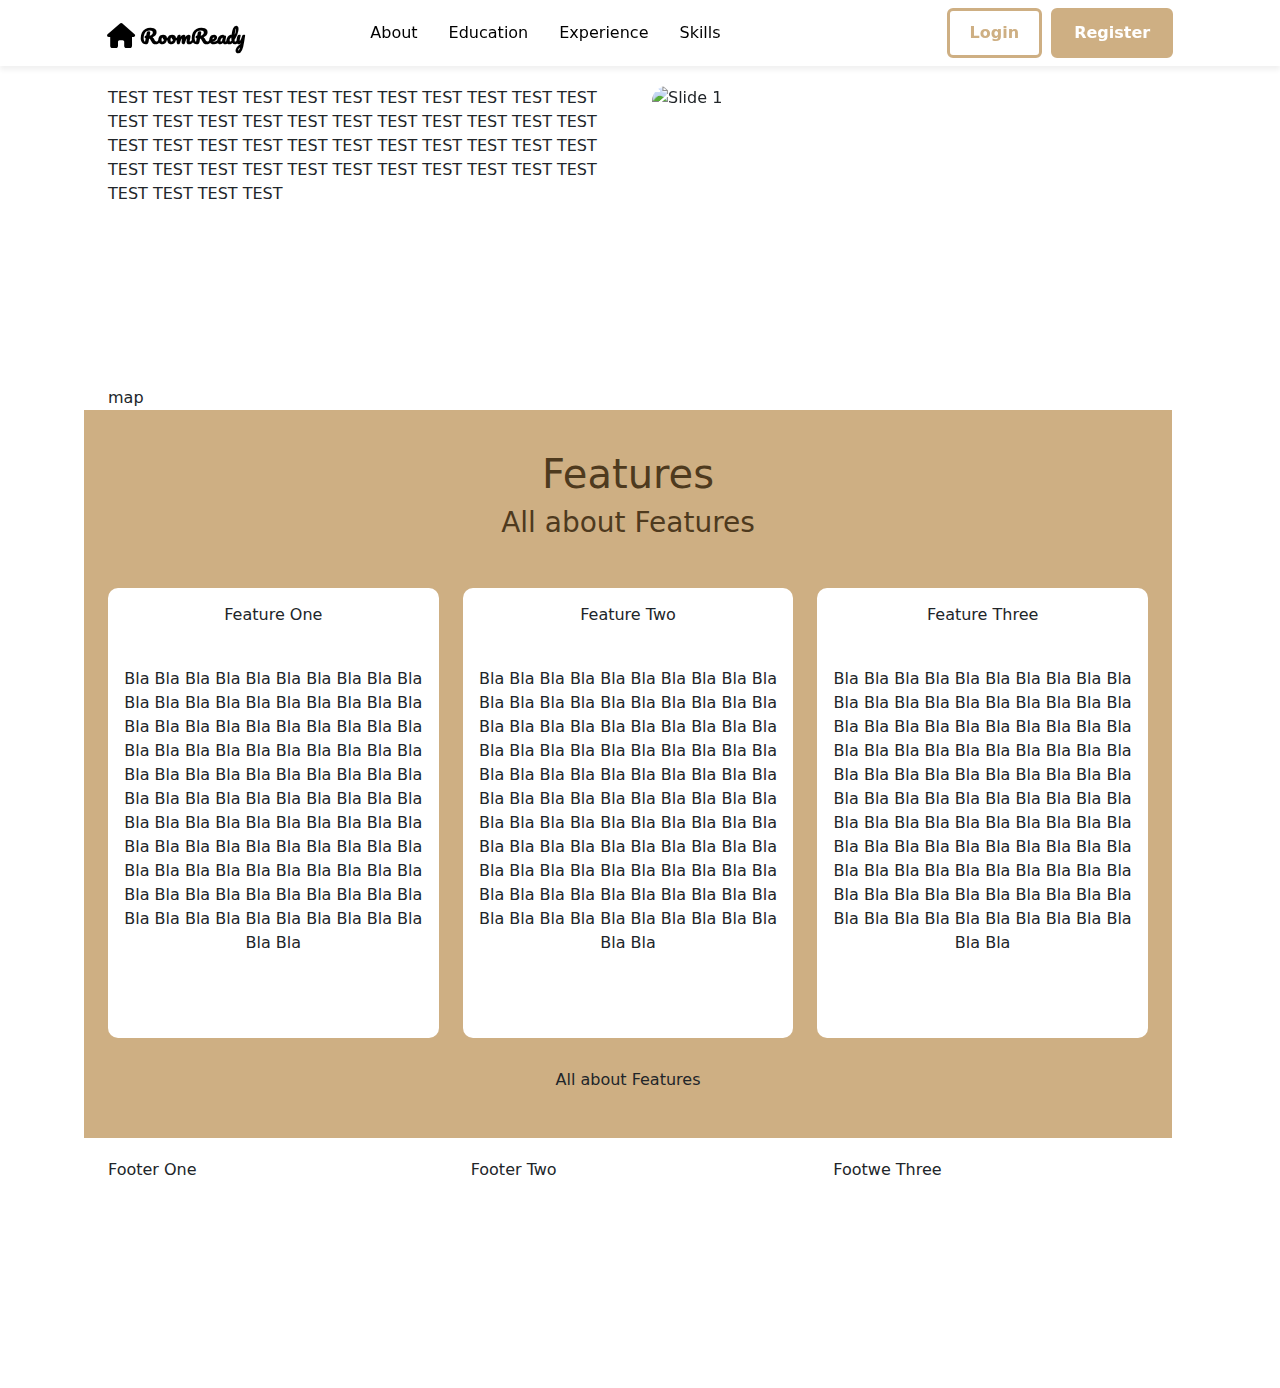
==== index.html @ b3c2a965 "V2.0" ====
<!DOCTYPE html>
<html lang="en">
<head>
    <meta charset="UTF-8">
    <meta name="viewport" content="width=device-width, initial-scale=1.0">
    <title>MY COMPANY</title>
    <!-- Bootstrap CSS -->
    <link href="https://cdn.jsdelivr.net/npm/bootstrap@5.3.3/dist/css/bootstrap.min.css" rel="stylesheet" integrity="sha384-QWTKZyjpPEjISv5WaRU9OFeRpok6YctnYmDr5pNlyT2bRjXh0JMhjY6hW+ALEwIH" crossorigin="anonymous">
    <!-- Google Fonts -->
    <link rel="preconnect" href="https://fonts.googleapis.com">
    <link rel="preconnect" href="https://fonts.gstatic.com" crossorigin>
    <link href="https://fonts.googleapis.com/css2?family=Pacifico&family=Parkinsans:wght@300&family=Ponnala&display=swap" rel="stylesheet">
    <!-- Font Awesome -->
    <link rel="stylesheet" href="https://cdnjs.cloudflare.com/ajax/libs/font-awesome/6.4.2/css/all.min.css"/>
    <!-- Custom CSS -->
    <link rel="stylesheet" href="styles.css">
</head>
<body>
    <!-- Navbar -->
    <nav class="navbar navbar-expand-lg navbar-light bg-custom sticky-top">
        <div class="container-fluid nav-container">
            <!-- Logo -->
            <a class="navbar-brand" href="index.html"><i class="fa fa-home fa-lg"></i> RoomReady</a>
            <!-- Hamburger Menu -->
            <button class="navbar-toggler" type="button" data-bs-toggle="collapse" data-bs-target="#navbarNav">
                <span class="navbar-toggler-icon"></span>
            </button>
            <!-- Menu Links -->
            <div class="collapse navbar-collapse" id="navbarNav">
                <ul class="navbar-nav mx-auto">
                    <li class="nav-item"><a class="nav-link" href="about.html">About</a></li>
                    <li class="nav-item"><a class="nav-link" href="#education">Education</a></li>
                    <li class="nav-item"><a class="nav-link" href="#Experience">Experience</a></li>
                    <li class="nav-item"><a class="nav-link" href="#skills">Skills</a></li>
                </ul>
                <div class="ms-auto position-btn">
                    <a href="#login" class="btn btn-log me-1">Login</a>
                    <a href="#register" class="btn btn-reg">Register</a>
                </div>
            </div>
        </div>
    </nav>
    <!-- Content -->
    <div class="container-fluid custom-content">
        <div class= "row">

            <!--- Content กับ รูปภาพ-->
            <div class="col-lg-6 col-md-6 col-sm-12">
                
                <p>TEST TEST TEST TEST TEST TEST TEST TEST TEST TEST TEST TEST TEST TEST TEST TEST TEST TEST TEST TEST TEST TEST TEST TEST TEST TEST TEST TEST TEST TEST TEST TEST TEST TEST TEST TEST TEST TEST TEST TEST TEST TEST TEST TEST TEST TEST TEST TEST </p>

            </div>
            <div class="col-lg-6 col-md-6 col-sm-12">
                
                <div id="imageCarousel" class="carousel slide" data-bs-ride="carousel">
                    <!-- Indicators (จุดบอกสถานะสไลด์) -->
                    <div class="carousel-indicators">
                        <button type="button" data-bs-target="#imageCarousel" data-bs-slide-to="0" class="active" aria-current="true" aria-label="Slide 1"></button>
                        <button type="button" data-bs-target="#imageCarousel" data-bs-slide-to="1" aria-label="Slide 2"></button>
                        <button type="button" data-bs-target="#imageCarousel" data-bs-slide-to="2" aria-label="Slide 3"></button>
                    </div>
            
                    <!-- ภาพในสไลด์ -->
                    <div class="carousel-inner">
                        <div class="carousel-item active">
                            <img src="https://via.placeholder.com/1200x500" class="d-block w-100" alt="Slide 1">
                        </div>
                        <div class="carousel-item">
                            <img src="https://via.placeholder.com/1200x500/888888" class="d-block w-100" alt="Slide 2">
                        </div>
                        <div class="carousel-item">
                            <img src="https://via.placeholder.com/1200x500/444444" class="d-block w-100" alt="Slide 3">
                        </div>
                    </div>

            </div>
        </div>
        <div class="row">

            <!--- ใส่ Map -->
            <div class="col-md-12 col-sm-12">

                map

            </div>

        </div>
        <div class="row container-fluid feature">

            <div class="feature-header">

                <div class="col-12 text-center">

                    <h1>Features</h1>
                    <h3>All about Features</h3>
    
                </div>

            </div>
            <div class="col-lg-4 col-md-12 col-sm-12">

                <div class="container-fluid custom-feature text-center">

                    <p>Feature One</p>
                    <br>
                    <p>Bla Bla Bla Bla Bla Bla Bla Bla Bla Bla Bla Bla Bla Bla Bla Bla Bla Bla Bla Bla Bla Bla Bla Bla Bla Bla Bla Bla Bla Bla Bla Bla Bla Bla Bla Bla Bla Bla Bla Bla Bla Bla Bla Bla Bla Bla Bla Bla Bla Bla Bla Bla Bla Bla Bla Bla Bla Bla Bla Bla Bla Bla Bla Bla Bla Bla Bla Bla Bla Bla Bla Bla Bla Bla Bla Bla Bla Bla Bla Bla Bla Bla Bla Bla Bla Bla Bla Bla Bla Bla Bla Bla Bla Bla Bla Bla Bla Bla Bla Bla Bla Bla Bla Bla Bla Bla Bla Bla Bla Bla Bla Bla </p>

                </div>

            </div>
            <div class="col-lg-4 col-md-12 col-sm-12">

                <div class="container-fluid custom-feature text-center">

                    <p>Feature Two</p>
                    <br>
                    <p>Bla Bla Bla Bla Bla Bla Bla Bla Bla Bla Bla Bla Bla Bla Bla Bla Bla Bla Bla Bla Bla Bla Bla Bla Bla Bla Bla Bla Bla Bla Bla Bla Bla Bla Bla Bla Bla Bla Bla Bla Bla Bla Bla Bla Bla Bla Bla Bla Bla Bla Bla Bla Bla Bla Bla Bla Bla Bla Bla Bla Bla Bla Bla Bla Bla Bla Bla Bla Bla Bla Bla Bla Bla Bla Bla Bla Bla Bla Bla Bla Bla Bla Bla Bla Bla Bla Bla Bla Bla Bla Bla Bla Bla Bla Bla Bla Bla Bla Bla Bla Bla Bla Bla Bla Bla Bla Bla Bla Bla Bla Bla Bla </p>

                </div>

            </div>
            <div class="col-lg-4 col-md-12 col-sm-12">

                <div class="container-fluid custom-feature text-center">

                    <p>Feature Three</p>
                    <br>
                    <p>Bla Bla Bla Bla Bla Bla Bla Bla Bla Bla Bla Bla Bla Bla Bla Bla Bla Bla Bla Bla Bla Bla Bla Bla Bla Bla Bla Bla Bla Bla Bla Bla Bla Bla Bla Bla Bla Bla Bla Bla Bla Bla Bla Bla Bla Bla Bla Bla Bla Bla Bla Bla Bla Bla Bla Bla Bla Bla Bla Bla Bla Bla Bla Bla Bla Bla Bla Bla Bla Bla Bla Bla Bla Bla Bla Bla Bla Bla Bla Bla Bla Bla Bla Bla Bla Bla Bla Bla Bla Bla Bla Bla Bla Bla Bla Bla Bla Bla Bla Bla Bla Bla Bla Bla Bla Bla Bla Bla Bla Bla Bla Bla </p>

                </div>

            </div>
            <div class="col-12 text-center feature-footer">

                <p>All about Features</p>

            </div>

        </div>
        <div class="page-footer">

            <div class="row footer-content">

                <div class="col-lg-4 col-md-4 col-sm-12">

                    <p>Footer One</p>
    
                </div>
                <div class="col-lg-4 col-md-4 col-sm-12">

                    <p>Footer Two</p>
    
                </div>
                <div class="col-lg-4 col-md-4 col-sm-12">

                    <p>Footwe Three</p>
    
                </div>

            </div>

        </div>
    </div>
    <!-- Bootstrap JS -->
    <script src="https://cdn.jsdelivr.net/npm/bootstrap@5.3.3/dist/js/bootstrap.bundle.min.js" integrity="sha384-YvpcrYf0tY3lHB60NNkmXc5s9fDVZLESaAA55NDzOxhy9GkcIdslK1eN7N6jIeHz" crossorigin="anonymous"></script>
</body>
</html>
---- styles.css ----
.bg-custom {
    background-color: #ffffff; 
    box-shadow: 0px 4px 5px 0px rgba(0, 0, 0, 0.06); 
}

.navbar-brand {
    font-family: "Pacifico", cursive;
    font-weight: bold;
    padding-top: 10px; 
    margin-left: 50px;
}

.navbar-nav .nav-link {
    margin-right: 15px;
}

.nav-link {
    color: black;
    font-weight: 500;
}

.nav-link:hover {
    color: #ceaf83;
}

.custom-content {

    padding-top: 20px;
    max-width: 85%;

}
.nav-container {

    max-width: 93%;

}
.colbg {

background-color: #c49a60;

}
.position-btn .btn-log {

    background-color: #ffffff;
    color: #ceaf83;
    font-weight: 600;
    border: 3px solid #ceaf83;
    padding: 10px 20px;
    font-size: 16px;
    margin-right: 50px;

}
.position-btn .btn-log:hover {

    color: #c49a60;
    border: 3px solid #c49a60;


}
.position-btn .btn-reg {
    background-color: #ceaf83;
    color: white;
    font-weight: 600;
    border: 3px solid #ceaf83;
    padding: 10px 20px;
    font-size: 16px;
    margin-right: 50px;
}

.position-btn .btn-reg:hover {
    background-color: #c49a60;
    border: 3px solid #c49a60;
}

.logo {
    padding-top: 20px;
    padding-bottom: 15px; 
    width: auto;
    height: auto;
    max-width: 100%;
}
.carousel-item img {
    height: 300px;
    width: 500px;
    object-fit: cover; 
    border-radius: 15px;
}
.feature {

    background-color: #ceaf83;
    padding-bottom: 30px;
    padding-top: 40px;

}
.feature-header {


    padding-bottom: 40px;


}
.feature h1, .feature h3 {

    color: #4e3a1e;


}
.feature-footer {

    padding-top: 30px;

}
.custom-feature {

    padding-top: 15px;
    background-color: #ffffff;
    border-radius: 10px;
    height: 450px;
}

/* Footer */
.page-footer {

    padding-top: 20px;
    height: 250px;
    background-color: #ffffff;

}

/* About Page */


.custom-about {

    padding-top: 50px;

}
.about-header {

    font-family: "Pacifico", cursive;
    padding-bottom: 55px;
    
}
.img-employee {

    width: 200px;
    height: 200px;
    overflow: hidden;
    object-fit: cover;
    border-radius: 50%;
    box-shadow: 0px 0px 10px 10px rgba(0, 0, 0, 0.06);

}
.employee {

    background-color: #f5f1ec;
    border-radius: 10px;
    padding-top: 30px;
    margin-bottom: 15px;
    height: 500px;

}
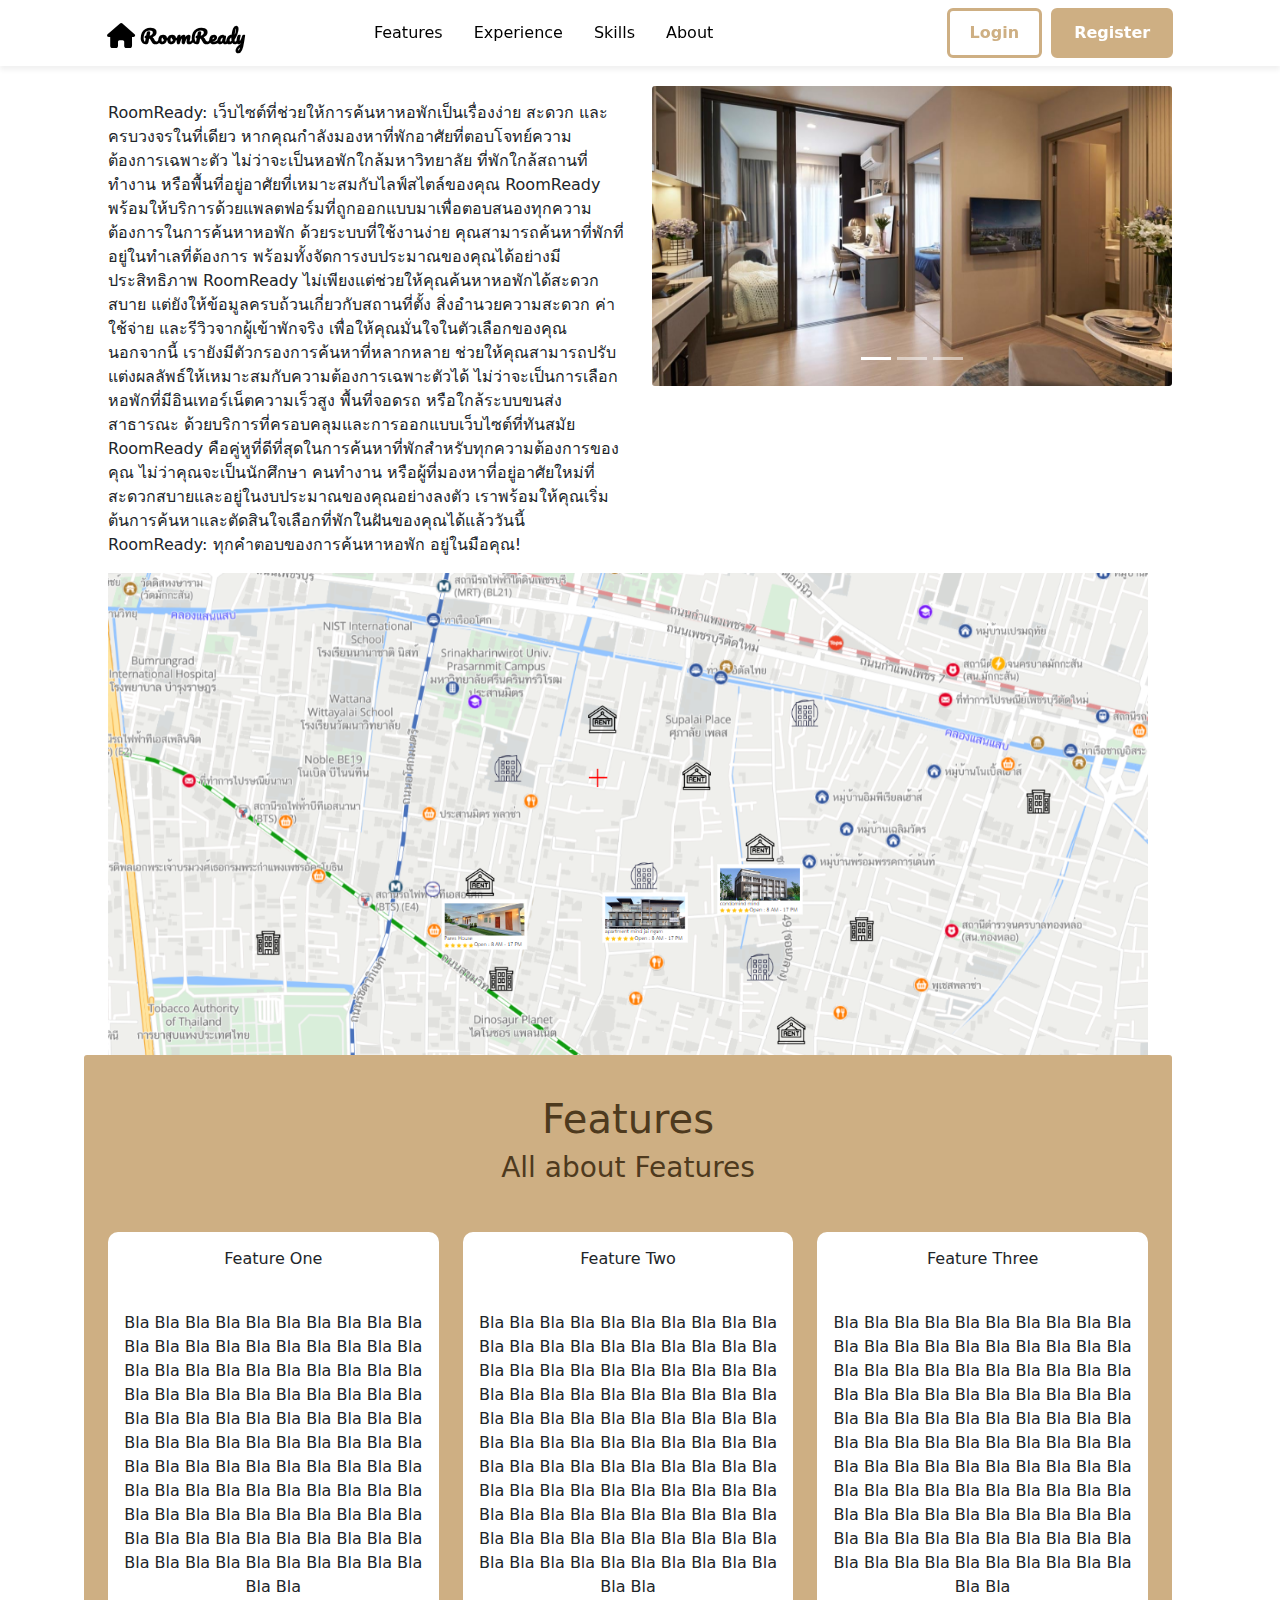
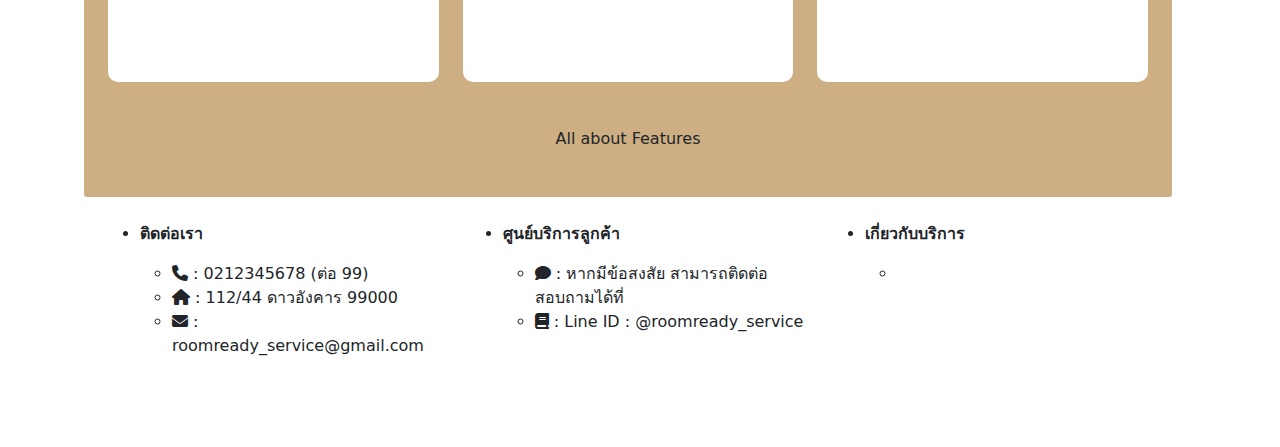
==== commit 1699b8e1: "V2.5" ====
--- a/index.html
+++ b/index.html
@@ -28,10 +28,10 @@
             <!-- Menu Links -->
             <div class="collapse navbar-collapse" id="navbarNav">
                 <ul class="navbar-nav mx-auto">
-                    <li class="nav-item"><a class="nav-link" href="about.html">About</a></li>
-                    <li class="nav-item"><a class="nav-link" href="#education">Education</a></li>
+                    <li class="nav-item"><a class="nav-link" href="#feature">Features</a></li>
                     <li class="nav-item"><a class="nav-link" href="#Experience">Experience</a></li>
                     <li class="nav-item"><a class="nav-link" href="#skills">Skills</a></li>
+                    <li class="nav-item"><a class="nav-link" href="about.html">About</a></li>
                 </ul>
                 <div class="ms-auto position-btn">
                     <a href="#login" class="btn btn-log me-1">Login</a>
@@ -45,9 +45,19 @@
         <div class= "row">
 
             <!--- Content กับ รูปภาพ-->
-            <div class="col-lg-6 col-md-6 col-sm-12">
+            <div class="col-lg-6 col-md-6 col-sm-12 content-text">
                 
-                <p>TEST TEST TEST TEST TEST TEST TEST TEST TEST TEST TEST TEST TEST TEST TEST TEST TEST TEST TEST TEST TEST TEST TEST TEST TEST TEST TEST TEST TEST TEST TEST TEST TEST TEST TEST TEST TEST TEST TEST TEST TEST TEST TEST TEST TEST TEST TEST TEST </p>
+                <p>
+                    RoomReady: เว็บไซต์ที่ช่วยให้การค้นหาหอพักเป็นเรื่องง่าย สะดวก และครบวงจรในที่เดียว
+
+                    หากคุณกำลังมองหาที่พักอาศัยที่ตอบโจทย์ความต้องการเฉพาะตัว ไม่ว่าจะเป็นหอพักใกล้มหาวิทยาลัย ที่พักใกล้สถานที่ทำงาน หรือพื้นที่อยู่อาศัยที่เหมาะสมกับไลฟ์สไตล์ของคุณ RoomReady พร้อมให้บริการด้วยแพลตฟอร์มที่ถูกออกแบบมาเพื่อตอบสนองทุกความต้องการในการค้นหาหอพัก ด้วยระบบที่ใช้งานง่าย คุณสามารถค้นหาที่พักที่อยู่ในทำเลที่ต้องการ พร้อมทั้งจัดการงบประมาณของคุณได้อย่างมีประสิทธิภาพ
+
+                    RoomReady ไม่เพียงแต่ช่วยให้คุณค้นหาหอพักได้สะดวกสบาย แต่ยังให้ข้อมูลครบถ้วนเกี่ยวกับสถานที่ตั้ง สิ่งอำนวยความสะดวก ค่าใช้จ่าย และรีวิวจากผู้เข้าพักจริง เพื่อให้คุณมั่นใจในตัวเลือกของคุณ นอกจากนี้ เรายังมีตัวกรองการค้นหาที่หลากหลาย ช่วยให้คุณสามารถปรับแต่งผลลัพธ์ให้เหมาะสมกับความต้องการเฉพาะตัวได้ ไม่ว่าจะเป็นการเลือกหอพักที่มีอินเทอร์เน็ตความเร็วสูง พื้นที่จอดรถ หรือใกล้ระบบขนส่งสาธารณะ
+
+                    ด้วยบริการที่ครอบคลุมและการออกแบบเว็บไซต์ที่ทันสมัย RoomReady คือคู่หูที่ดีที่สุดในการค้นหาที่พักสำหรับทุกความต้องการของคุณ ไม่ว่าคุณจะเป็นนักศึกษา คนทำงาน หรือผู้ที่มองหาที่อยู่อาศัยใหม่ที่สะดวกสบายและอยู่ในงบประมาณของคุณอย่างลงตัว เราพร้อมให้คุณเริ่มต้นการค้นหาและตัดสินใจเลือกที่พักในฝันของคุณได้แล้ววันนี้
+
+                    RoomReady: ทุกคำตอบของการค้นหาหอพัก อยู่ในมือคุณ!
+                </p>
 
             </div>
             <div class="col-lg-6 col-md-6 col-sm-12">
@@ -63,31 +73,31 @@
                     <!-- ภาพในสไลด์ -->
                     <div class="carousel-inner">
                         <div class="carousel-item active">
-                            <img src="https://via.placeholder.com/1200x500" class="d-block w-100" alt="Slide 1">
+                            <img src="img/slide1.jpg" class="d-block w-100" alt="Slide 1">
                         </div>
                         <div class="carousel-item">
-                            <img src="https://via.placeholder.com/1200x500/888888" class="d-block w-100" alt="Slide 2">
+                            <img src="img/slide2.jpg" class="d-block w-100" alt="Slide 2">
                         </div>
                         <div class="carousel-item">
-                            <img src="https://via.placeholder.com/1200x500/444444" class="d-block w-100" alt="Slide 3">
+                            <img src="img/slide3.jpg" class="d-block w-100" alt="Slide 3">
                         </div>
                     </div>
 
             </div>
         </div>
-        <div class="row">
+        <div class="row container-fluid">
 
             <!--- ใส่ Map -->
-            <div class="col-md-12 col-sm-12">
-
-                map
+            <div class="col-lg-12 col-md-12 col-sm-12">
+
+                <img class="map" src="img/map.png" alt="map">
 
             </div>
 
         </div>
         <div class="row container-fluid feature">
 
-            <div class="feature-header">
+            <div id="feature" class="feature-header">
 
                 <div class="col-12 text-center">
 
@@ -143,17 +153,54 @@
 
                 <div class="col-lg-4 col-md-4 col-sm-12">
 
-                    <p>Footer One</p>
+                    <ul>
+                        <li><p>ติดต่อเรา</p>
+                        
+                            <ul>
+
+                                <li><i class="fa-solid fa-phone"></i> : 0212345678 (ต่อ 99)</li>
+                                <li><i class="fa-solid fa-house"></i> : 112/44 ดาวอังคาร 99000</li>
+                                <li><i class="fa-solid fa-envelope"></i> : roomready_service@gmail.com</li>
+
+                            </ul>
+                        
+                        </li>
+                    </ul>
     
                 </div>
                 <div class="col-lg-4 col-md-4 col-sm-12">
 
-                    <p>Footer Two</p>
+                    <ul>
+
+                        <li><p>ศูนย์บริการลูกค้า</p>
+                        
+                            <ul>
+
+                                <li><i class="fa-solid fa-comment"></i> : หากมีข้อสงสัย สามารถติดต่อสอบถามได้ที่</li>
+                                <li><i class="fa-solid fa-book"></i> : Line ID : @roomready_service</li>
+                                
+                            </ul>
+
+                        </li>
+                        
+                    </ul>
     
                 </div>
                 <div class="col-lg-4 col-md-4 col-sm-12">
 
-                    <p>Footwe Three</p>
+                   <ul>
+
+                        <li><p>เกี่ยวกับบริการ</p>
+                        
+                            <ul>
+
+                                <li></li>
+
+                            </ul>
+                        
+                        </li>
+
+                   </ul>
     
                 </div>
 
--- a/styles.css
+++ b/styles.css
@@ -73,24 +73,18 @@
     border: 3px solid #c49a60;
 }
 
-.logo {
-    padding-top: 20px;
-    padding-bottom: 15px; 
-    width: auto;
-    height: auto;
-    max-width: 100%;
-}
 .carousel-item img {
     height: 300px;
     width: 500px;
     object-fit: cover; 
-    border-radius: 15px;
+    border-radius: 3px;
 }
 .feature {
 
     background-color: #ceaf83;
     padding-bottom: 30px;
     padding-top: 40px;
+    border-radius: 3px;
 
 }
 .feature-header {
@@ -117,12 +111,13 @@
     background-color: #ffffff;
     border-radius: 10px;
     height: 450px;
+    margin-bottom: 15px;
 }
 
 /* Footer */
 .page-footer {
 
-    padding-top: 20px;
+    padding-top: 25px;
     height: 250px;
     background-color: #ffffff;
 
@@ -160,4 +155,21 @@
     margin-bottom: 15px;
     height: 500px;
 
+}
+.content-text {
+
+    padding-top: 15px;
+
+}
+.map {
+
+    width: 100%;
+    height: 100%;
+    object-fit: cover;
+
+}
+ul li p {
+
+    font-weight: bold;
+
 }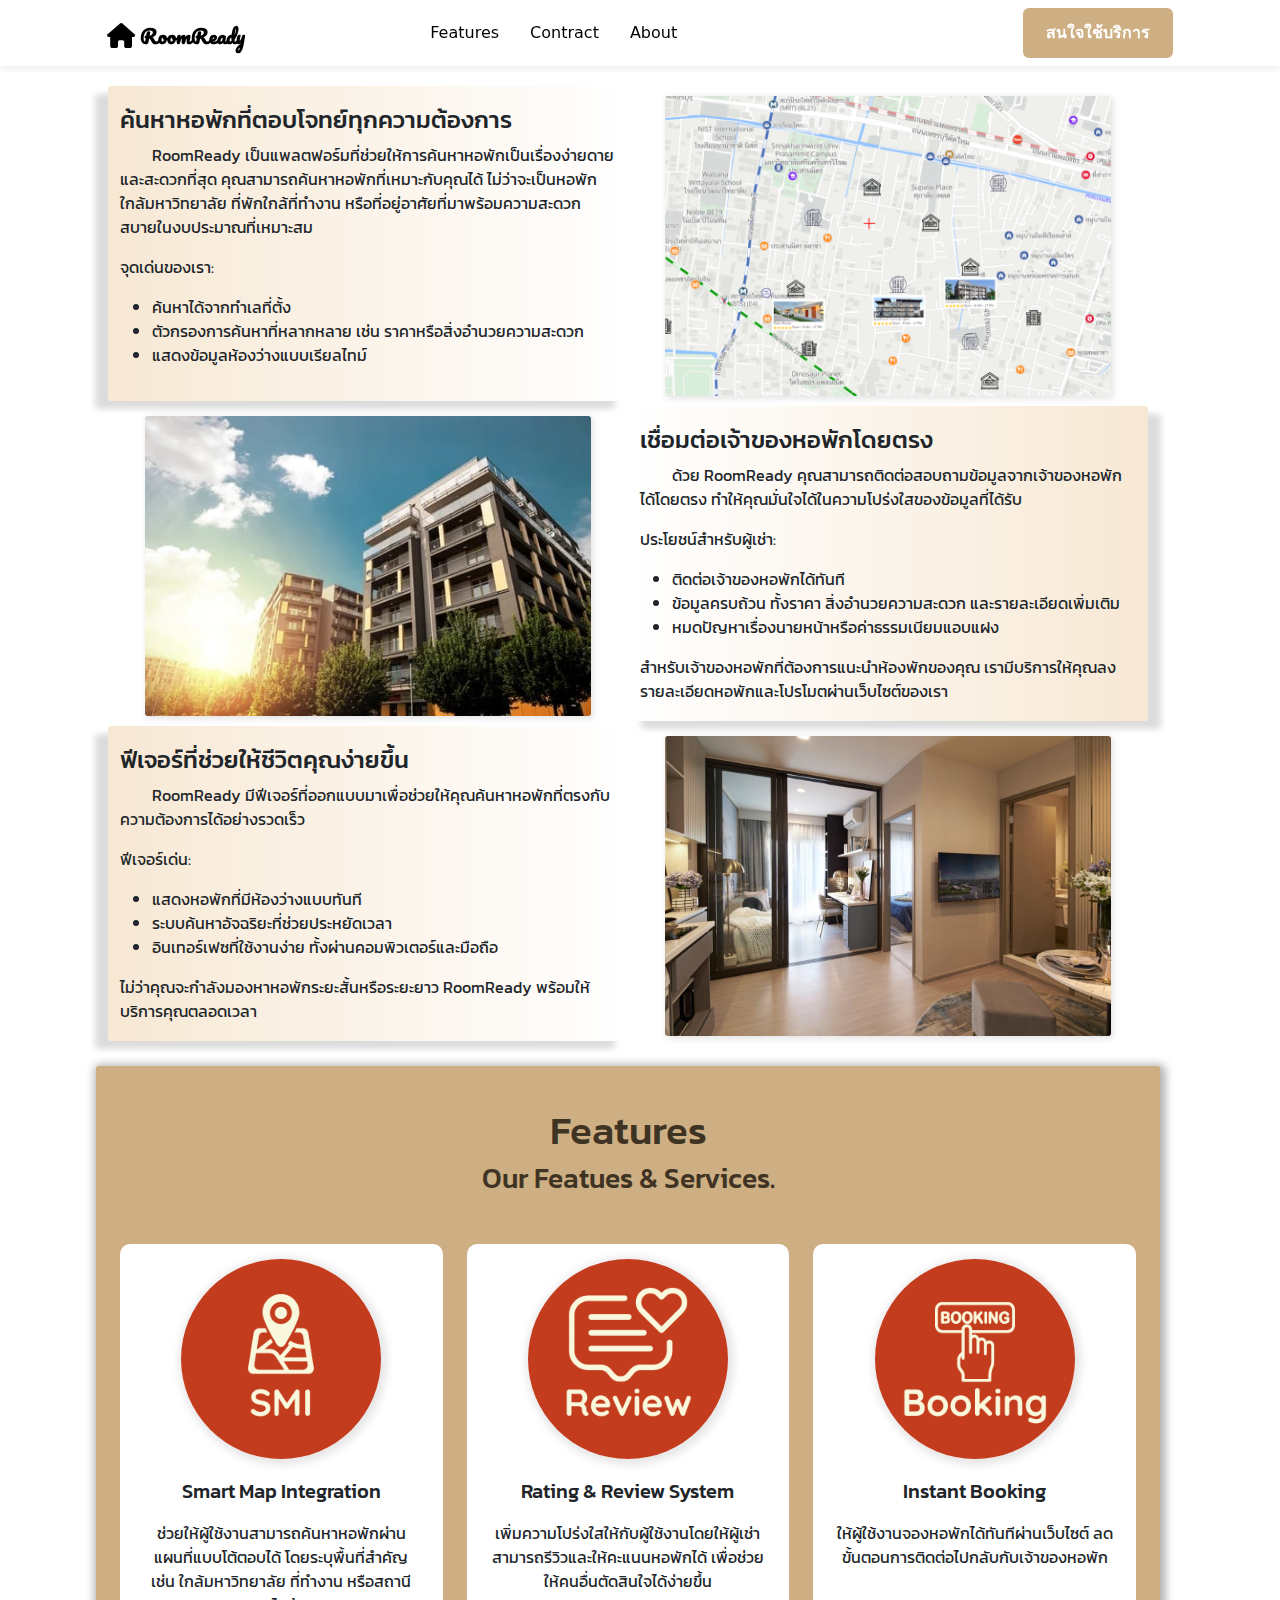
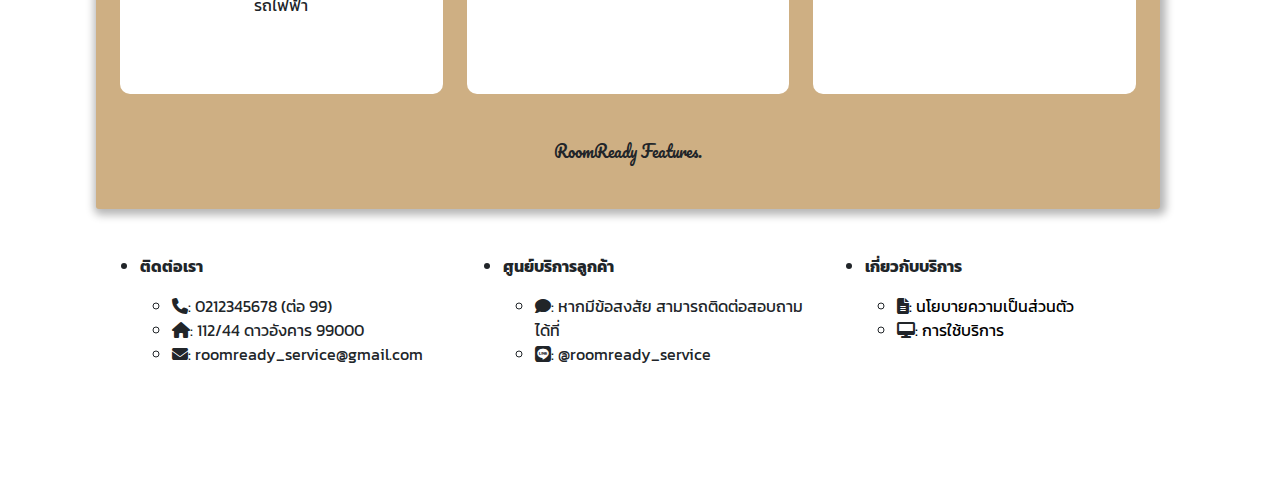
==== commit ef91633b: "Final Version" ====
--- a/index.html
+++ b/index.html
@@ -1,20 +1,26 @@
 <!DOCTYPE html>
 <html lang="en">
+
 <head>
     <meta charset="UTF-8">
     <meta name="viewport" content="width=device-width, initial-scale=1.0">
     <title>MY COMPANY</title>
     <!-- Bootstrap CSS -->
-    <link href="https://cdn.jsdelivr.net/npm/bootstrap@5.3.3/dist/css/bootstrap.min.css" rel="stylesheet" integrity="sha384-QWTKZyjpPEjISv5WaRU9OFeRpok6YctnYmDr5pNlyT2bRjXh0JMhjY6hW+ALEwIH" crossorigin="anonymous">
+    <link href="https://cdn.jsdelivr.net/npm/bootstrap@5.3.3/dist/css/bootstrap.min.css" rel="stylesheet" 
+          integrity="sha384-QWTKZyjpPEjISv5WaRU9OFeRpok6YctnYmDr5pNlyT2bRjXh0JMhjY6hW+ALEwIH" crossorigin="anonymous">
     <!-- Google Fonts -->
     <link rel="preconnect" href="https://fonts.googleapis.com">
     <link rel="preconnect" href="https://fonts.gstatic.com" crossorigin>
     <link href="https://fonts.googleapis.com/css2?family=Pacifico&family=Parkinsans:wght@300&family=Ponnala&display=swap" rel="stylesheet">
+    <link rel="preconnect" href="https://fonts.googleapis.com">
+    <link rel="preconnect" href="https://fonts.gstatic.com" crossorigin>
+    <link href="https://fonts.googleapis.com/css2?family=Kanit:ital,wght@0,100;0,200;0,300;0,400;0,500;0,600;0,700;0,800;0,900;1,100;1,200;1,300;1,400;1,500;1,600;1,700;1,800;1,900&family=Special+Elite&display=swap" rel="stylesheet">
     <!-- Font Awesome -->
-    <link rel="stylesheet" href="https://cdnjs.cloudflare.com/ajax/libs/font-awesome/6.4.2/css/all.min.css"/>
+    <link rel="stylesheet" href="https://cdnjs.cloudflare.com/ajax/libs/font-awesome/6.4.2/css/all.min.css">
     <!-- Custom CSS -->
     <link rel="stylesheet" href="styles.css">
 </head>
+
 <body>
     <!-- Navbar -->
     <nav class="navbar navbar-expand-lg navbar-light bg-custom sticky-top">
@@ -29,186 +35,214 @@
             <div class="collapse navbar-collapse" id="navbarNav">
                 <ul class="navbar-nav mx-auto">
                     <li class="nav-item"><a class="nav-link" href="#feature">Features</a></li>
-                    <li class="nav-item"><a class="nav-link" href="#Experience">Experience</a></li>
-                    <li class="nav-item"><a class="nav-link" href="#skills">Skills</a></li>
+                    <li class="nav-item"><a class="nav-link" href="#contract">Contract</a></li>
                     <li class="nav-item"><a class="nav-link" href="about.html">About</a></li>
                 </ul>
                 <div class="ms-auto position-btn">
-                    <a href="#login" class="btn btn-log me-1">Login</a>
-                    <a href="#register" class="btn btn-reg">Register</a>
+                    <button type="button" class="btn btn-reg" data-bs-toggle="modal" data-bs-target="#priceModal">
+                        สนใจใช้บริการ
+                    </button>
                 </div>
             </div>
         </div>
     </nav>
+
     <!-- Content -->
     <div class="container-fluid custom-content">
-        <div class= "row">
-
-            <!--- Content กับ รูปภาพ-->
-            <div class="col-lg-6 col-md-6 col-sm-12 content-text">
+        <div class="row container-fluid">
+
+            <!---1 -->
+            <div class="col-lg-6 col-md-6 col-sm-12 text-content-left">
+                <h4>ค้นหาหอพักที่ตอบโจทย์ทุกความต้องการ</h4>
+                <p>&emsp;&emsp;RoomReady เป็นแพลตฟอร์มที่ช่วยให้การค้นหาหอพักเป็นเรื่องง่ายดายและสะดวกที่สุด คุณสามารถค้นหาหอพักที่เหมาะกับคุณได้ ไม่ว่าจะเป็นหอพักใกล้มหาวิทยาลัย ที่พักใกล้ที่ทำงาน หรือที่อยู่อาศัยที่มาพร้อมความสะดวกสบายในงบประมาณที่เหมาะสม</p>
+
+                    <p>จุดเด่นของเรา:</p>
+                    
+                    <ul>
+
+                        <li>ค้นหาได้จากทำเลที่ตั้ง</li>
+                        <li>ตัวกรองการค้นหาที่หลากหลาย เช่น ราคาหรือสิ่งอำนวยความสะดวก</li>
+                        <li>แสดงข้อมูลห้องว่างแบบเรียลไทม์</li>
+
+                    </ul>
+                       
+            </div>
+            <div class="col-lg-6 col-md-6 col-sm-12 img-content text-center">
+                <img class="img-cont" src="img/map.png" alt="map">
+            </div>
+            <!---2 -->
+            <div class="col-lg-6 col-md-6 col-sm-12 img-content text-center">
+                <img class="img-cont" src="img/condo.jpg" alt="map">
+            </div>
+            <div class="col-lg-6 col-md-6 col-sm-12 text-content-right">
+                <h4>เชื่อมต่อเจ้าของหอพักโดยตรง</h4>
+                <p>&emsp;&emsp;ด้วย RoomReady คุณสามารถติดต่อสอบถามข้อมูลจากเจ้าของหอพักได้โดยตรง ทำให้คุณมั่นใจได้ในความโปร่งใสของข้อมูลที่ได้รับ</p>
+
+                    <p>ประโยชน์สำหรับผู้เช่า:</p>
+                    
+                    <ul>
+
+                        <li>ติดต่อเจ้าของหอพักได้ทันที</li>
+                        <li>ข้อมูลครบถ้วน ทั้งราคา สิ่งอำนวยความสะดวก และรายละเอียดเพิ่มเติม</li>
+                        <li>หมดปัญหาเรื่องนายหน้าหรือค่าธรรมเนียมแอบแฝง</li>
+
+                    </ul>
+
+                    <p>สำหรับเจ้าของหอพักที่ต้องการแนะนำห้องพักของคุณ เรามีบริการให้คุณลงรายละเอียดหอพักและโปรโมตผ่านเว็บไซต์ของเรา</p>
+                       
+            </div>
+            <!----3 -->
+            <div class="col-lg-6 col-md-6 col-sm-12 text-content-left">
+                <h4>ฟีเจอร์ที่ช่วยให้ชีวิตคุณง่ายขึ้น</h4>
+                <p>&emsp;&emsp;RoomReady มีฟีเจอร์ที่ออกแบบมาเพื่อช่วยให้คุณค้นหาหอพักที่ตรงกับความต้องการได้อย่างรวดเร็ว</p>
+
+                    <p>ฟีเจอร์เด่น:</p>
+                    
+                    <ul>
+
+                        <li>แสดงหอพักที่มีห้องว่างแบบทันที</li>
+                        <li>ระบบค้นหาอัจฉริยะที่ช่วยประหยัดเวลา</li>
+                        <li>อินเทอร์เฟซที่ใช้งานง่าย ทั้งผ่านคอมพิวเตอร์และมือถือ</li>
+
+                    </ul>
+
+                    <p>ไม่ว่าคุณจะกำลังมองหาหอพักระยะสั้นหรือระยะยาว RoomReady พร้อมให้บริการคุณตลอดเวลา</p>
+                       
+            </div>
+            <div class="col-lg-6 col-md-6 col-sm-12 img-content text-center">
+                <img class="img-cont" src="img/slide1.jpg" alt="map">
+            </div>
+        </div>
+
+        <!-- Features Section -->
+        <div class="row container-fluid feature">
+            <div id="feature" class="feature-header text-center">
                 
-                <p>
-                    RoomReady: เว็บไซต์ที่ช่วยให้การค้นหาหอพักเป็นเรื่องง่าย สะดวก และครบวงจรในที่เดียว
-
-                    หากคุณกำลังมองหาที่พักอาศัยที่ตอบโจทย์ความต้องการเฉพาะตัว ไม่ว่าจะเป็นหอพักใกล้มหาวิทยาลัย ที่พักใกล้สถานที่ทำงาน หรือพื้นที่อยู่อาศัยที่เหมาะสมกับไลฟ์สไตล์ของคุณ RoomReady พร้อมให้บริการด้วยแพลตฟอร์มที่ถูกออกแบบมาเพื่อตอบสนองทุกความต้องการในการค้นหาหอพัก ด้วยระบบที่ใช้งานง่าย คุณสามารถค้นหาที่พักที่อยู่ในทำเลที่ต้องการ พร้อมทั้งจัดการงบประมาณของคุณได้อย่างมีประสิทธิภาพ
-
-                    RoomReady ไม่เพียงแต่ช่วยให้คุณค้นหาหอพักได้สะดวกสบาย แต่ยังให้ข้อมูลครบถ้วนเกี่ยวกับสถานที่ตั้ง สิ่งอำนวยความสะดวก ค่าใช้จ่าย และรีวิวจากผู้เข้าพักจริง เพื่อให้คุณมั่นใจในตัวเลือกของคุณ นอกจากนี้ เรายังมีตัวกรองการค้นหาที่หลากหลาย ช่วยให้คุณสามารถปรับแต่งผลลัพธ์ให้เหมาะสมกับความต้องการเฉพาะตัวได้ ไม่ว่าจะเป็นการเลือกหอพักที่มีอินเทอร์เน็ตความเร็วสูง พื้นที่จอดรถ หรือใกล้ระบบขนส่งสาธารณะ
-
-                    ด้วยบริการที่ครอบคลุมและการออกแบบเว็บไซต์ที่ทันสมัย RoomReady คือคู่หูที่ดีที่สุดในการค้นหาที่พักสำหรับทุกความต้องการของคุณ ไม่ว่าคุณจะเป็นนักศึกษา คนทำงาน หรือผู้ที่มองหาที่อยู่อาศัยใหม่ที่สะดวกสบายและอยู่ในงบประมาณของคุณอย่างลงตัว เราพร้อมให้คุณเริ่มต้นการค้นหาและตัดสินใจเลือกที่พักในฝันของคุณได้แล้ววันนี้
-
-                    RoomReady: ทุกคำตอบของการค้นหาหอพัก อยู่ในมือคุณ!
-                </p>
-
-            </div>
-            <div class="col-lg-6 col-md-6 col-sm-12">
-                
-                <div id="imageCarousel" class="carousel slide" data-bs-ride="carousel">
-                    <!-- Indicators (จุดบอกสถานะสไลด์) -->
-                    <div class="carousel-indicators">
-                        <button type="button" data-bs-target="#imageCarousel" data-bs-slide-to="0" class="active" aria-current="true" aria-label="Slide 1"></button>
-                        <button type="button" data-bs-target="#imageCarousel" data-bs-slide-to="1" aria-label="Slide 2"></button>
-                        <button type="button" data-bs-target="#imageCarousel" data-bs-slide-to="2" aria-label="Slide 3"></button>
-                    </div>
-            
-                    <!-- ภาพในสไลด์ -->
-                    <div class="carousel-inner">
-                        <div class="carousel-item active">
-                            <img src="img/slide1.jpg" class="d-block w-100" alt="Slide 1">
-                        </div>
-                        <div class="carousel-item">
-                            <img src="img/slide2.jpg" class="d-block w-100" alt="Slide 2">
-                        </div>
-                        <div class="carousel-item">
-                            <img src="img/slide3.jpg" class="d-block w-100" alt="Slide 3">
-                        </div>
-                    </div>
-
-            </div>
-        </div>
-        <div class="row container-fluid">
-
-            <!--- ใส่ Map -->
-            <div class="col-lg-12 col-md-12 col-sm-12">
-
-                <img class="map" src="img/map.png" alt="map">
-
-            </div>
-
-        </div>
-        <div class="row container-fluid feature">
-
-            <div id="feature" class="feature-header">
-
-                <div class="col-12 text-center">
-
-                    <h1>Features</h1>
-                    <h3>All about Features</h3>
+                <h1>Features</h1>
+                <h3>Our Featues & Services.</h3>
+            </div>
+
+            <div class="col-lg-4 col-md-12 col-sm-12">
+                <div class="container-fluid custom-feature text-center">
+                    <img class="feature-img" src="img/ISM.png" alt="ISM">
+                    <h5>Smart Map Integration</h5>
+                    <p>ช่วยให้ผู้ใช้งานสามารถค้นหาหอพักผ่านแผนที่แบบโต้ตอบได้ โดยระบุพื้นที่สำคัญ เช่น ใกล้มหาวิทยาลัย ที่ทำงาน หรือสถานีรถไฟฟ้า</p>
+                </div>
+            </div>
+
+            <div class="col-lg-4 col-md-12 col-sm-12">
+                <div class="container-fluid custom-feature text-center">
+                    <img class="feature-img" src="img/Review.png" alt="ISM">
+                    <h5>Rating & Review System</h5>
+                    <p>เพิ่มความโปร่งใสให้กับผู้ใช้งานโดยให้ผู้เช่าสามารถรีวิวและให้คะแนนหอพักได้ เพื่อช่วยให้คนอื่นตัดสินใจได้ง่ายขึ้น</p>
+                </div>
+            </div>
+
+            <div class="col-lg-4 col-md-12 col-sm-12">
+                <div class="container-fluid custom-feature text-center">
+                    <img class="feature-img" src="img/Booking.png" alt="ISM">
+                    <h5>Instant Booking</h5>
+                    <p>ให้ผู้ใช้งานจองหอพักได้ทันทีผ่านเว็บไซต์ ลดขั้นตอนการติดต่อไปกลับกับเจ้าของหอพัก</p>
+                </div>
+            </div>
+
+            <div class="col-12 text-center feature-footer">
+                <p>RoomReady Features.</p>
+            </div>
+        </div>
+
+        <!-- Footer -->
+        <div id="contract" class="page-footer">
+            <div class="row footer-content">
+                <div class="col-lg-4 col-md-4 col-sm-12">
+                    <ul>
+                        <li>
+                            <p>ติดต่อเรา</p>
+                            <ul>
+                                <li><i class="fa-solid fa-phone"></i>: 0212345678 (ต่อ 99)</li>
+                                <li><i class="fa-solid fa-house"></i>: 112/44 ดาวอังคาร 99000</li>
+                                <li><i class="fa-solid fa-envelope"></i>: roomready_service@gmail.com</li>
+                            </ul>
+                        </li>
+                    </ul>
+                </div>
+                <div class="col-lg-4 col-md-4 col-sm-12">
+                    <ul>
+                        <li>
+                            <p>ศูนย์บริการลูกค้า</p>
+                            <ul>
+                                <li><i class="fa-solid fa-comment"></i>: หากมีข้อสงสัย สามารถติดต่อสอบถามได้ที่</li>
+                                <li><i class="fa-brands fa-line"></i>: @roomready_service</li>
+                            </ul>
+                        </li>
+                    </ul>
+                </div>
+                <div class="col-lg-4 col-md-4 col-sm-12">
+                    <ul>
+                        <li>
+                            <p>เกี่ยวกับบริการ</p>
+                            <ul>
+                                <li><i class="fa-solid fa-file-lines"></i><a href="#">: นโยบายความเป็นส่วนตัว</a></li>
+                                <li><i class="fa-solid fa-desktop"></i><a href="#">: การใช้บริการ</a></li>
+                            </ul>
+                        </li>
+                    </ul>
+                </div>
+            </div>
+        </div>
+    </div>
+
+    <div class="modal fade" id="priceModal" tabindex="-1" aria-labelledby="priceModalLabel" aria-hidden="true">
+        <div class="modal-dialog modal-lg">
+            <div class="modal-content">
+                <!-- Modal Header -->
+                <div class="modal-header">
+                    <h5 class="modal-title" id="priceModalLabel">Service Prices</h5>
+                    <button type="button" class="btn-close" data-bs-dismiss="modal" aria-label="Close"></button>
+                </div>
     
-                </div>
-
-            </div>
-            <div class="col-lg-4 col-md-12 col-sm-12">
-
-                <div class="container-fluid custom-feature text-center">
-
-                    <p>Feature One</p>
-                    <br>
-                    <p>Bla Bla Bla Bla Bla Bla Bla Bla Bla Bla Bla Bla Bla Bla Bla Bla Bla Bla Bla Bla Bla Bla Bla Bla Bla Bla Bla Bla Bla Bla Bla Bla Bla Bla Bla Bla Bla Bla Bla Bla Bla Bla Bla Bla Bla Bla Bla Bla Bla Bla Bla Bla Bla Bla Bla Bla Bla Bla Bla Bla Bla Bla Bla Bla Bla Bla Bla Bla Bla Bla Bla Bla Bla Bla Bla Bla Bla Bla Bla Bla Bla Bla Bla Bla Bla Bla Bla Bla Bla Bla Bla Bla Bla Bla Bla Bla Bla Bla Bla Bla Bla Bla Bla Bla Bla Bla Bla Bla Bla Bla Bla Bla </p>
-
-                </div>
-
-            </div>
-            <div class="col-lg-4 col-md-12 col-sm-12">
-
-                <div class="container-fluid custom-feature text-center">
-
-                    <p>Feature Two</p>
-                    <br>
-                    <p>Bla Bla Bla Bla Bla Bla Bla Bla Bla Bla Bla Bla Bla Bla Bla Bla Bla Bla Bla Bla Bla Bla Bla Bla Bla Bla Bla Bla Bla Bla Bla Bla Bla Bla Bla Bla Bla Bla Bla Bla Bla Bla Bla Bla Bla Bla Bla Bla Bla Bla Bla Bla Bla Bla Bla Bla Bla Bla Bla Bla Bla Bla Bla Bla Bla Bla Bla Bla Bla Bla Bla Bla Bla Bla Bla Bla Bla Bla Bla Bla Bla Bla Bla Bla Bla Bla Bla Bla Bla Bla Bla Bla Bla Bla Bla Bla Bla Bla Bla Bla Bla Bla Bla Bla Bla Bla Bla Bla Bla Bla Bla Bla </p>
-
-                </div>
-
-            </div>
-            <div class="col-lg-4 col-md-12 col-sm-12">
-
-                <div class="container-fluid custom-feature text-center">
-
-                    <p>Feature Three</p>
-                    <br>
-                    <p>Bla Bla Bla Bla Bla Bla Bla Bla Bla Bla Bla Bla Bla Bla Bla Bla Bla Bla Bla Bla Bla Bla Bla Bla Bla Bla Bla Bla Bla Bla Bla Bla Bla Bla Bla Bla Bla Bla Bla Bla Bla Bla Bla Bla Bla Bla Bla Bla Bla Bla Bla Bla Bla Bla Bla Bla Bla Bla Bla Bla Bla Bla Bla Bla Bla Bla Bla Bla Bla Bla Bla Bla Bla Bla Bla Bla Bla Bla Bla Bla Bla Bla Bla Bla Bla Bla Bla Bla Bla Bla Bla Bla Bla Bla Bla Bla Bla Bla Bla Bla Bla Bla Bla Bla Bla Bla Bla Bla Bla Bla Bla Bla </p>
-
-                </div>
-
-            </div>
-            <div class="col-12 text-center feature-footer">
-
-                <p>All about Features</p>
-
-            </div>
-
-        </div>
-        <div class="page-footer">
-
-            <div class="row footer-content">
-
-                <div class="col-lg-4 col-md-4 col-sm-12">
-
-                    <ul>
-                        <li><p>ติดต่อเรา</p>
-                        
-                            <ul>
-
-                                <li><i class="fa-solid fa-phone"></i> : 0212345678 (ต่อ 99)</li>
-                                <li><i class="fa-solid fa-house"></i> : 112/44 ดาวอังคาร 99000</li>
-                                <li><i class="fa-solid fa-envelope"></i> : roomready_service@gmail.com</li>
-
-                            </ul>
-                        
-                        </li>
-                    </ul>
+                <!-- Modal Body -->
+                <div class="modal-body">
+                    <table class="table table-bordered text-center">
+                        <thead class="table-dark">
+                            <tr>
+                                <th>Service</th>
+                                <th>Details</th>
+                                <th>Price (THB)</th>
+                            </tr>
+                        </thead>
+                        <tbody>
+                            <tr>
+                                <td>3 Months Plan</td>
+                                <td>สมัครใช้บริการ 3 เดือน</td>
+                                <td>999.-</td>
+                            </tr>
+                            <tr>
+                                <td>6 Months Plan</td>
+                                <td>สมัครใช้บริการ 6 เดือน</td>
+                                <td>1,799.-</td>
+                            </tr>
+                            <tr>
+                                <td>12 Months Plan</td>
+                                <td>สมัครใช้บริการ 12 เดือน</td>
+                                <td>3,399.-</td>
+                            </tr>
+                        </tbody>
+                    </table>
+                </div>
     
-                </div>
-                <div class="col-lg-4 col-md-4 col-sm-12">
-
-                    <ul>
-
-                        <li><p>ศูนย์บริการลูกค้า</p>
-                        
-                            <ul>
-
-                                <li><i class="fa-solid fa-comment"></i> : หากมีข้อสงสัย สามารถติดต่อสอบถามได้ที่</li>
-                                <li><i class="fa-solid fa-book"></i> : Line ID : @roomready_service</li>
-                                
-                            </ul>
-
-                        </li>
-                        
-                    </ul>
+                <!-- Modal Footer -->
+                <div class="modal-footer">
+                    <button type="button" class="btn btn-secondary" data-bs-dismiss="modal">Close</button>
+                    <a href="#contract" class="btn btn-primary">Contact Us</a>
+                </div>
+            </div>
+        </div>
+    </div>
     
-                </div>
-                <div class="col-lg-4 col-md-4 col-sm-12">
-
-                   <ul>
-
-                        <li><p>เกี่ยวกับบริการ</p>
-                        
-                            <ul>
-
-                                <li></li>
-
-                            </ul>
-                        
-                        </li>
-
-                   </ul>
-    
-                </div>
-
-            </div>
-
-        </div>
-    </div>
     <!-- Bootstrap JS -->
-    <script src="https://cdn.jsdelivr.net/npm/bootstrap@5.3.3/dist/js/bootstrap.bundle.min.js" integrity="sha384-YvpcrYf0tY3lHB60NNkmXc5s9fDVZLESaAA55NDzOxhy9GkcIdslK1eN7N6jIeHz" crossorigin="anonymous"></script>
+    <script src="https://cdn.jsdelivr.net/npm/bootstrap@5.3.3/dist/js/bootstrap.bundle.min.js" 
+            integrity="sha384-YvpcrYf0tY3lHB60NNkmXc5s9fDVZLESaAA55NDzOxhy9GkcIdslK1eN7N6jIeHz" crossorigin="anonymous"></script>
 </body>
+
 </html>
--- a/styles.css
+++ b/styles.css
@@ -81,10 +81,14 @@
 }
 .feature {
 
+    margin-top: 20px;
+    margin-bottom: 20px;
+    font-family: "Kanit", sans-serif;
     background-color: #ceaf83;
     padding-bottom: 30px;
     padding-top: 40px;
     border-radius: 3px;
+    box-shadow: 2px 2px 8px 4px rgba(0, 0, 0, 0.29);
 
 }
 .feature-header {
@@ -96,12 +100,33 @@
 }
 .feature h1, .feature h3 {
 
-    color: #4e3a1e;
-
+    font-family: "Kanit", sans-serif;
+    color: #3f3424;
+
+
+}
+.feature-img {
+
+    width: 200px;
+    height: 200px;
+    border-radius: 50%;
+    box-shadow: 2px 2px 8px 4px rgba(0, 0, 0, 0.1);
+    margin-bottom: 20px;
+}
+.feature h5 {
+
+    padding-bottom: 10px;
+
+}
+.feature p {
+
+    padding-left: 10px;
+    padding-right: 10px;
 
 }
 .feature-footer {
 
+    font-family: "Pacifico", cursive;
     padding-top: 30px;
 
 }
@@ -120,6 +145,7 @@
     padding-top: 25px;
     height: 250px;
     background-color: #ffffff;
+    font-family: "Kanit", sans-serif;
 
 }
 
@@ -145,6 +171,7 @@
     object-fit: cover;
     border-radius: 50%;
     box-shadow: 0px 0px 10px 10px rgba(0, 0, 0, 0.06);
+    margin-bottom: 20px;
 
 }
 .employee {
@@ -153,23 +180,82 @@
     border-radius: 10px;
     padding-top: 30px;
     margin-bottom: 15px;
-    height: 500px;
-
-}
-.content-text {
-
-    padding-top: 15px;
-
-}
-.map {
-
-    width: 100%;
-    height: 100%;
+    height: 430px;
+
+}
+.employee p {
+
+    padding-bottom: 10px;
+    font-weight: 500;
+
+}
+.text-content-left {
+
+    font-family: "Kanit", sans-serif;
+    padding-top: 20px;
+    border-radius: 3px;
+    background-image: linear-gradient(90deg, rgba(247, 232, 212, 1) 0%, rgba(255, 255, 255, 0) 100%);
+    box-shadow: -13px 8px 6px 0px rgba(0, 0, 0, 0.14);
+    margin-bottom: 5px;
+}
+.text-content-right {
+
+    font-family: "Kanit", sans-serif;
+    padding-top: 20px;
+    border-radius: 3px;
+    background-image: linear-gradient(270deg, rgba(247, 232, 212, 1) 0%, rgba(255, 255, 255, 0) 100%);
+    box-shadow: 13px 8px 6px 0px rgba(0, 0, 0, 0.14);
+    margin-bottom: 5px;
+
+}
+.text-content h4 {
+
+    font-weight: 600;
+
+}
+.text-content p {
+
+    padding-left: 10px;
+
+}
+.img-content {
+
+    padding-bottom: 10px;
+    padding-top: 10px;
+
+}
+.img-cont {
+
+    width: 90%;
+    height: 300px;
     object-fit: cover;
+    border-radius: 3px;
+    box-shadow: 2px 2px 6px 1px rgba(0, 0, 0, 0.1);
 
 }
 ul li p {
 
     font-weight: bold;
 
-}+
+}
+ul li a {
+
+    text-decoration: none;
+    color: black;
+
+}
+
+/* Table */
+/* ปรับขนาดฟอนต์ของตารางใน Modal */
+.modal-body table th,
+.modal-body table td {
+    font-size: 1rem; /* ขนาดฟอนต์ปกติ */
+    padding: 15px; /* ระยะห่างระหว่างข้อความในตาราง */
+}
+
+/* เน้นสีสำหรับราคาสูงสุด */
+.modal-body table tr:last-child td {
+    font-weight: bold;
+    color: #d9534f; /* สีแดง */
+}
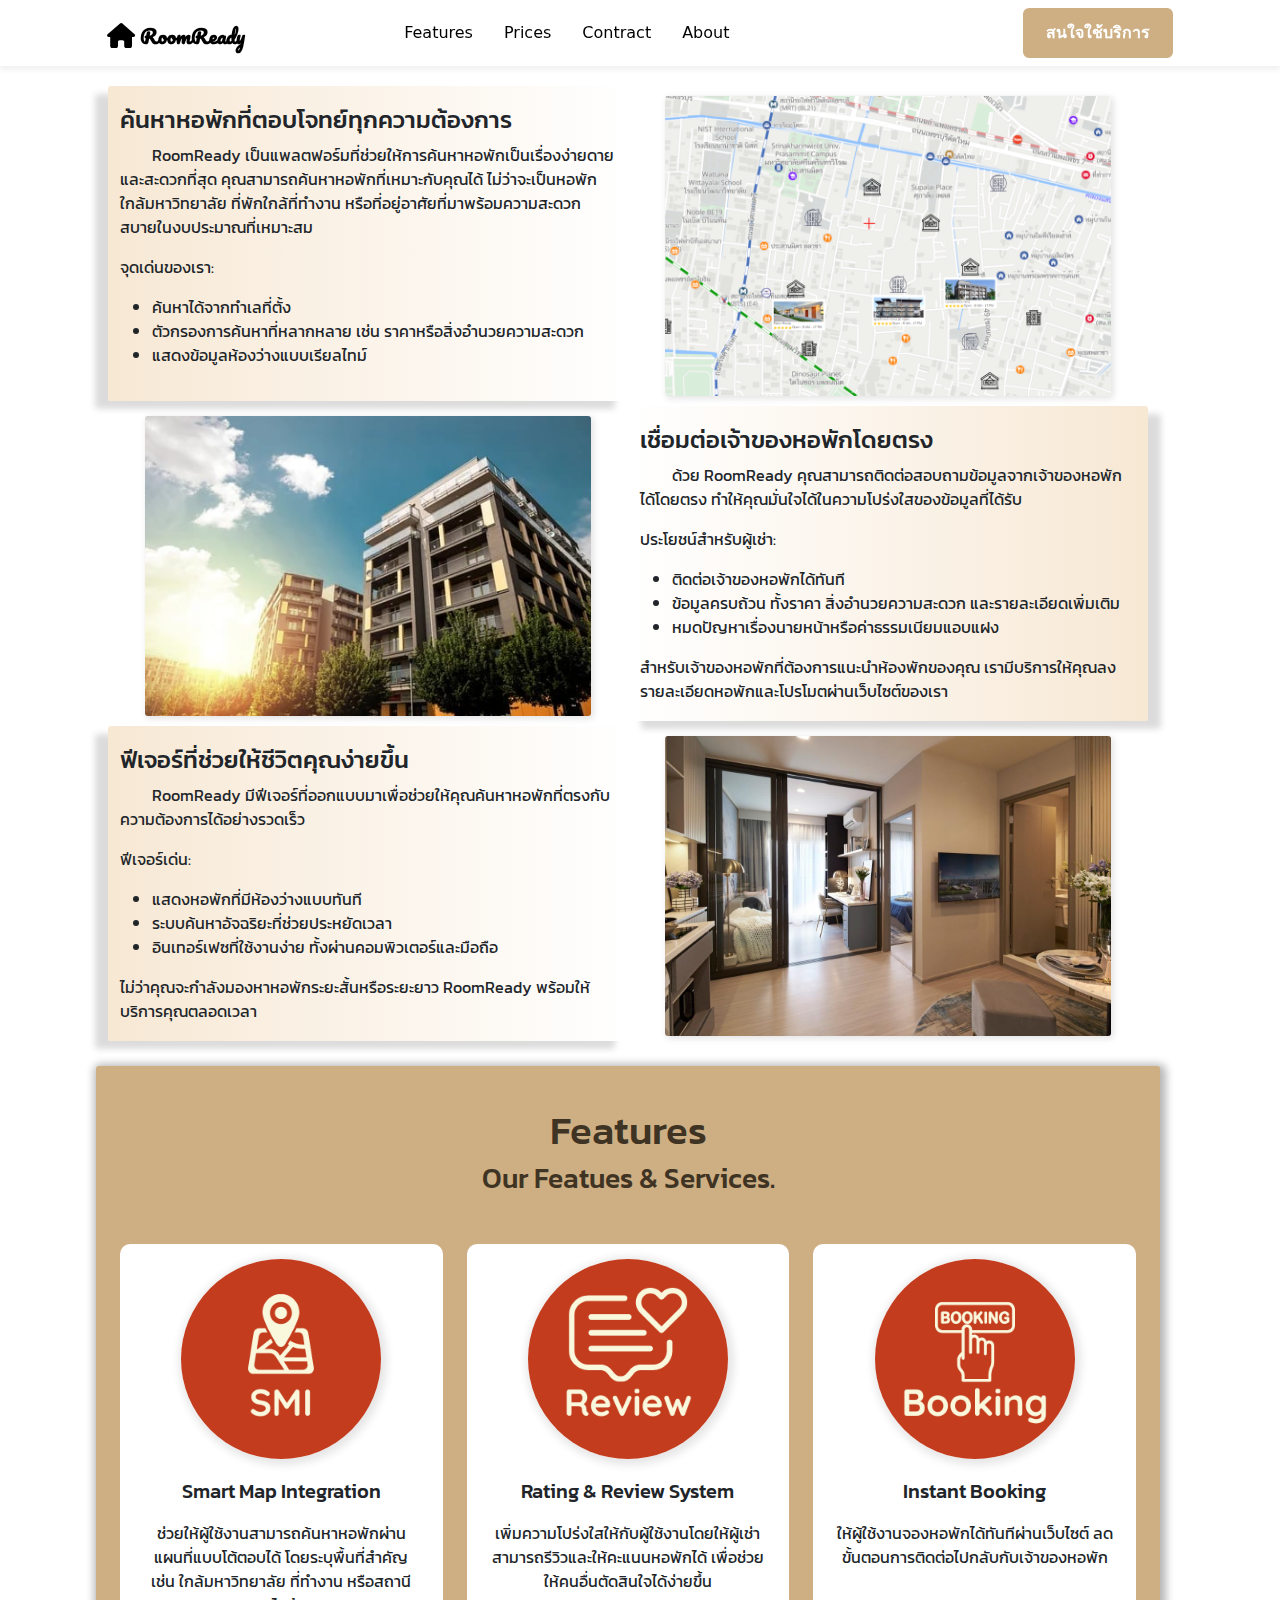
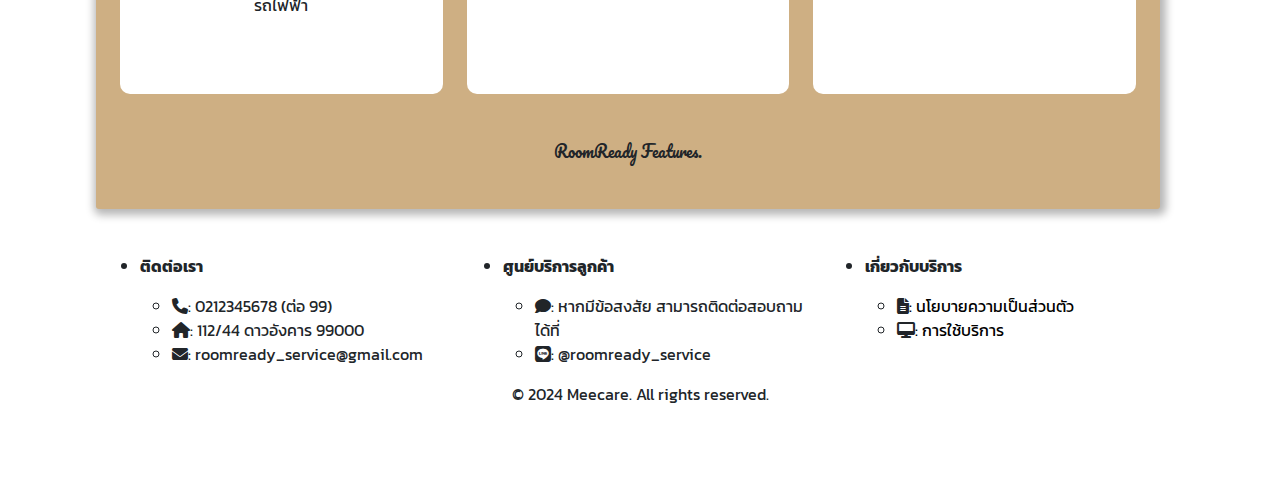
==== commit e114a2a8: "Update index.html" ====
--- a/index.html
+++ b/index.html
@@ -4,7 +4,7 @@
 <head>
     <meta charset="UTF-8">
     <meta name="viewport" content="width=device-width, initial-scale=1.0">
-    <title>MY COMPANY</title>
+    <title>ROOM READY</title>
     <!-- Bootstrap CSS -->
     <link href="https://cdn.jsdelivr.net/npm/bootstrap@5.3.3/dist/css/bootstrap.min.css" rel="stylesheet" 
           integrity="sha384-QWTKZyjpPEjISv5WaRU9OFeRpok6YctnYmDr5pNlyT2bRjXh0JMhjY6hW+ALEwIH" crossorigin="anonymous">
@@ -35,11 +35,13 @@
             <div class="collapse navbar-collapse" id="navbarNav">
                 <ul class="navbar-nav mx-auto">
                     <li class="nav-item"><a class="nav-link" href="#feature">Features</a></li>
+                    <li class="nav-item"><a class="nav-link" data-bs-toggle="modal" data-bs-target="#priceModal">Prices</a></li>
                     <li class="nav-item"><a class="nav-link" href="#contract">Contract</a></li>
                     <li class="nav-item"><a class="nav-link" href="about.html">About</a></li>
+                    
                 </ul>
                 <div class="ms-auto position-btn">
-                    <button type="button" class="btn btn-reg" data-bs-toggle="modal" data-bs-target="#priceModal">
+                    <button type="button" class="btn btn-reg" data-bs-toggle="modal" data-bs-target="#contactModal">
                         สนใจใช้บริการ
                     </button>
                 </div>
@@ -188,6 +190,7 @@
                         </li>
                     </ul>
                 </div>
+                <div class="col-12 text-center foot"><p>© 2024 Meecare. All rights reserved.</p></div>
             </div>
         </div>
     </div>
@@ -238,8 +241,42 @@
                 </div>
             </div>
         </div>
+    
+    
     </div>
     
+    <div class="modal fade" id="contactModal" tabindex="-1" aria-labelledby="contactModalLabel" aria-hidden="true">
+        <div class="modal-dialog">
+            <div class="modal-content">
+                <!-- Modal Header -->
+                <div class="modal-header">
+                    <h5 class="modal-title" id="contactModalLabel">สนใจใช้บริการ</h5>
+                    <button type="button" class="btn-close" data-bs-dismiss="modal" aria-label="Close"></button>
+                </div>
+    
+                <!-- Modal Body -->
+                <div class="modal-body">
+                    <form id="contactForm">
+                        <div class="mb-3">
+                            <label for="name" class="form-label">ชื่อ</label>
+                            <input type="text" class="form-control" id="name" placeholder="กรอกชื่อ" required>
+                        </div>
+                        <div class="mb-3">
+                            <label for="email" class="form-label">Email</label>
+                            <input type="email" class="form-control" id="email" placeholder="กรอกอีเมล" required>
+                        </div>
+                        <div class="mb-3">
+                            <label for="phone" class="form-label">เบอร์โทรติดต่อกลับ</label>
+                            <input type="tel" class="form-control" id="phone" placeholder="กรอกเบอร์โทร" required>
+                        </div>
+                        <button type="submit" class="btn btn-primary w-100">Submit</button>
+                    </form>
+                </div>
+            </div>
+        </div>
+    </div>
+
+    <script src="app.js"></script>
     <!-- Bootstrap JS -->
     <script src="https://cdn.jsdelivr.net/npm/bootstrap@5.3.3/dist/js/bootstrap.bundle.min.js" 
             integrity="sha384-YvpcrYf0tY3lHB60NNkmXc5s9fDVZLESaAA55NDzOxhy9GkcIdslK1eN7N6jIeHz" crossorigin="anonymous"></script>
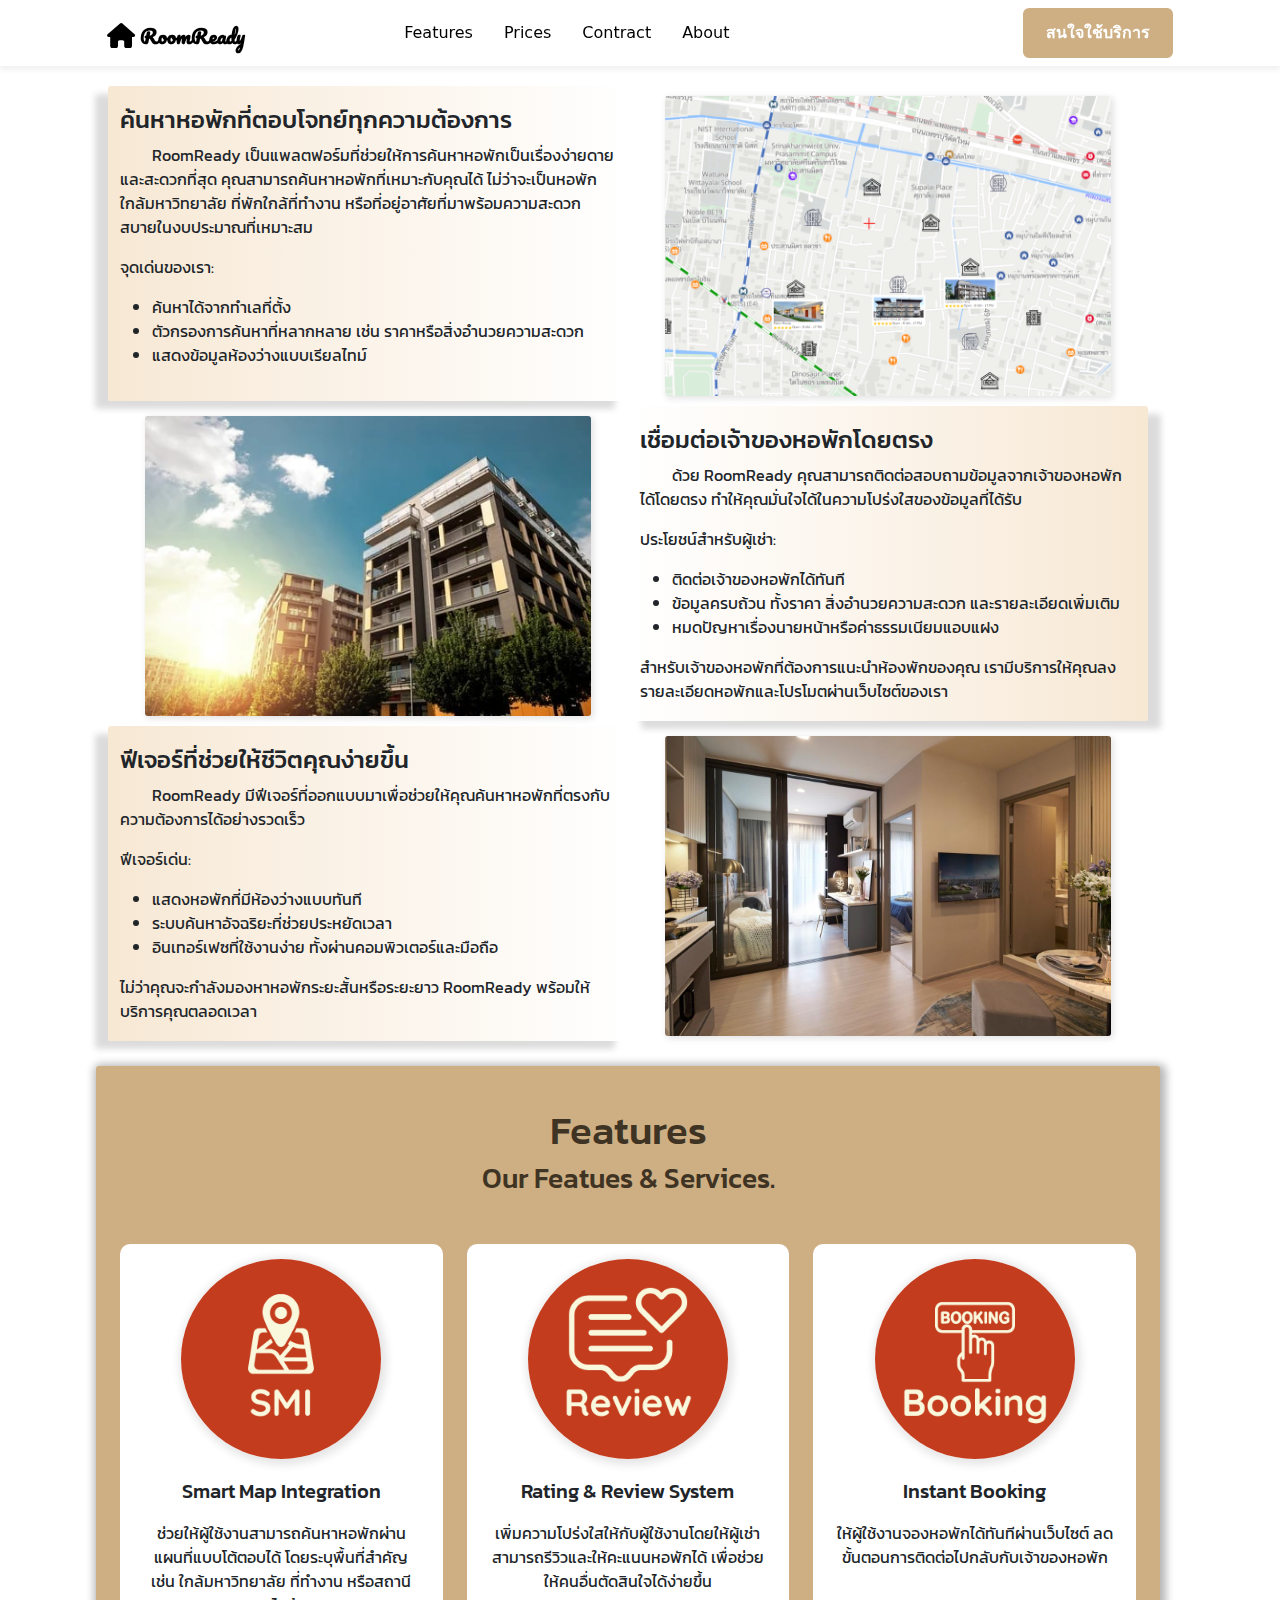
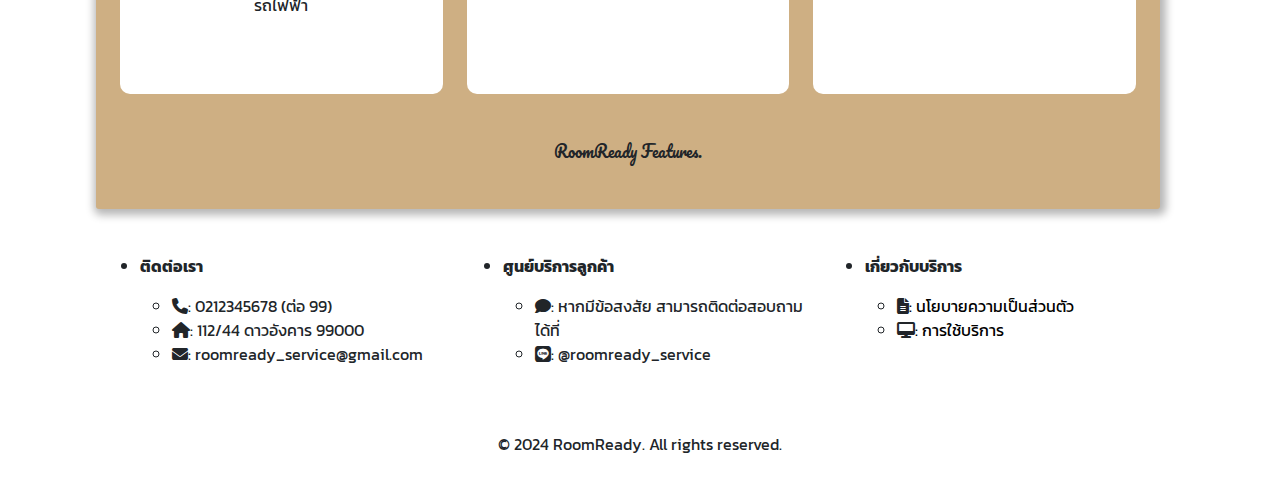
==== commit 1223bbc9: "Update index.html" ====
--- a/index.html
+++ b/index.html
@@ -190,7 +190,7 @@
                         </li>
                     </ul>
                 </div>
-                <div class="col-12 text-center foot"><p>© 2024 Meecare. All rights reserved.</p></div>
+                <div class="col-12 text-center foot"><p>© 2024 RoomReady. All rights reserved.</p></div>
             </div>
         </div>
     </div>
@@ -245,36 +245,46 @@
     
     </div>
     
-    <div class="modal fade" id="contactModal" tabindex="-1" aria-labelledby="contactModalLabel" aria-hidden="true">
-        <div class="modal-dialog">
-            <div class="modal-content">
-                <!-- Modal Header -->
-                <div class="modal-header">
-                    <h5 class="modal-title" id="contactModalLabel">สนใจใช้บริการ</h5>
-                    <button type="button" class="btn-close" data-bs-dismiss="modal" aria-label="Close"></button>
-                </div>
-    
-                <!-- Modal Body -->
-                <div class="modal-body">
-                    <form id="contactForm">
-                        <div class="mb-3">
-                            <label for="name" class="form-label">ชื่อ</label>
-                            <input type="text" class="form-control" id="name" placeholder="กรอกชื่อ" required>
-                        </div>
-                        <div class="mb-3">
-                            <label for="email" class="form-label">Email</label>
-                            <input type="email" class="form-control" id="email" placeholder="กรอกอีเมล" required>
-                        </div>
-                        <div class="mb-3">
-                            <label for="phone" class="form-label">เบอร์โทรติดต่อกลับ</label>
-                            <input type="tel" class="form-control" id="phone" placeholder="กรอกเบอร์โทร" required>
-                        </div>
-                        <button type="submit" class="btn btn-primary w-100">Submit</button>
-                    </form>
-                </div>
+   <div class="modal fade" id="contactModal" tabindex="-1" aria-labelledby="contactModalLabel" aria-hidden="true">
+    <div class="modal-dialog">
+        <div class="modal-content">
+            <!-- Modal Header -->
+            <div class="modal-header">
+                <h5 class="modal-title" id="contactModalLabel">สนใจใช้บริการ</h5>
+                <button type="button" class="btn-close" data-bs-dismiss="modal" aria-label="Close"></button>
+            </div>
+
+            <!-- Modal Body -->
+            <div class="modal-body">
+                <form id="contactForm">
+                    <div class="mb-3">
+                        <label for="name" class="form-label">ชื่อ</label>
+                        <input type="text" class="form-control" id="name" placeholder="กรอกชื่อ" required>
+                    </div>
+                    <div class="mb-3">
+                        <label for="email" class="form-label">Email</label>
+                        <input type="email" class="form-control" id="email" placeholder="กรอกอีเมล" required>
+                    </div>
+                    <div class="mb-3">
+                        <label for="phone" class="form-label">เบอร์โทรติดต่อกลับ</label>
+                        <input type="tel" class="form-control" id="phone" placeholder="กรอกเบอร์โทร" required>
+                    </div>
+                    <div class="mb-3">
+                        <label for="plan" class="form-label">เลือกแผนบริการ</label>
+                        <select class="form-select" id="plan" required>
+                            <option value="" disabled selected>เลือกแผนบริการ...</option>
+                            <option value="3 Months Plan">3 Months Plan</option>
+                            <option value="6 Months Plan">6 Months Plan</option>
+                            <option value="12 Months Plan">12 Months Plan</option>
+                        </select>
+                    </div>
+                    <button type="submit" class="btn btn-primary w-100">Submit</button>
+                </form>
             </div>
         </div>
     </div>
+</div>
+
 
     <script src="app.js"></script>
     <!-- Bootstrap JS -->
--- a/styles.css
+++ b/styles.css
@@ -259,3 +259,15 @@
     font-weight: bold;
     color: #d9534f; /* สีแดง */
 }
+.modal-content {
+    border-radius: 10px;
+}
+#contactModal .btn-primary {
+    background-color: #6a11cb;
+    border: none;
+}
+.foot {
+
+    padding-top: 50px;
+    
+}
